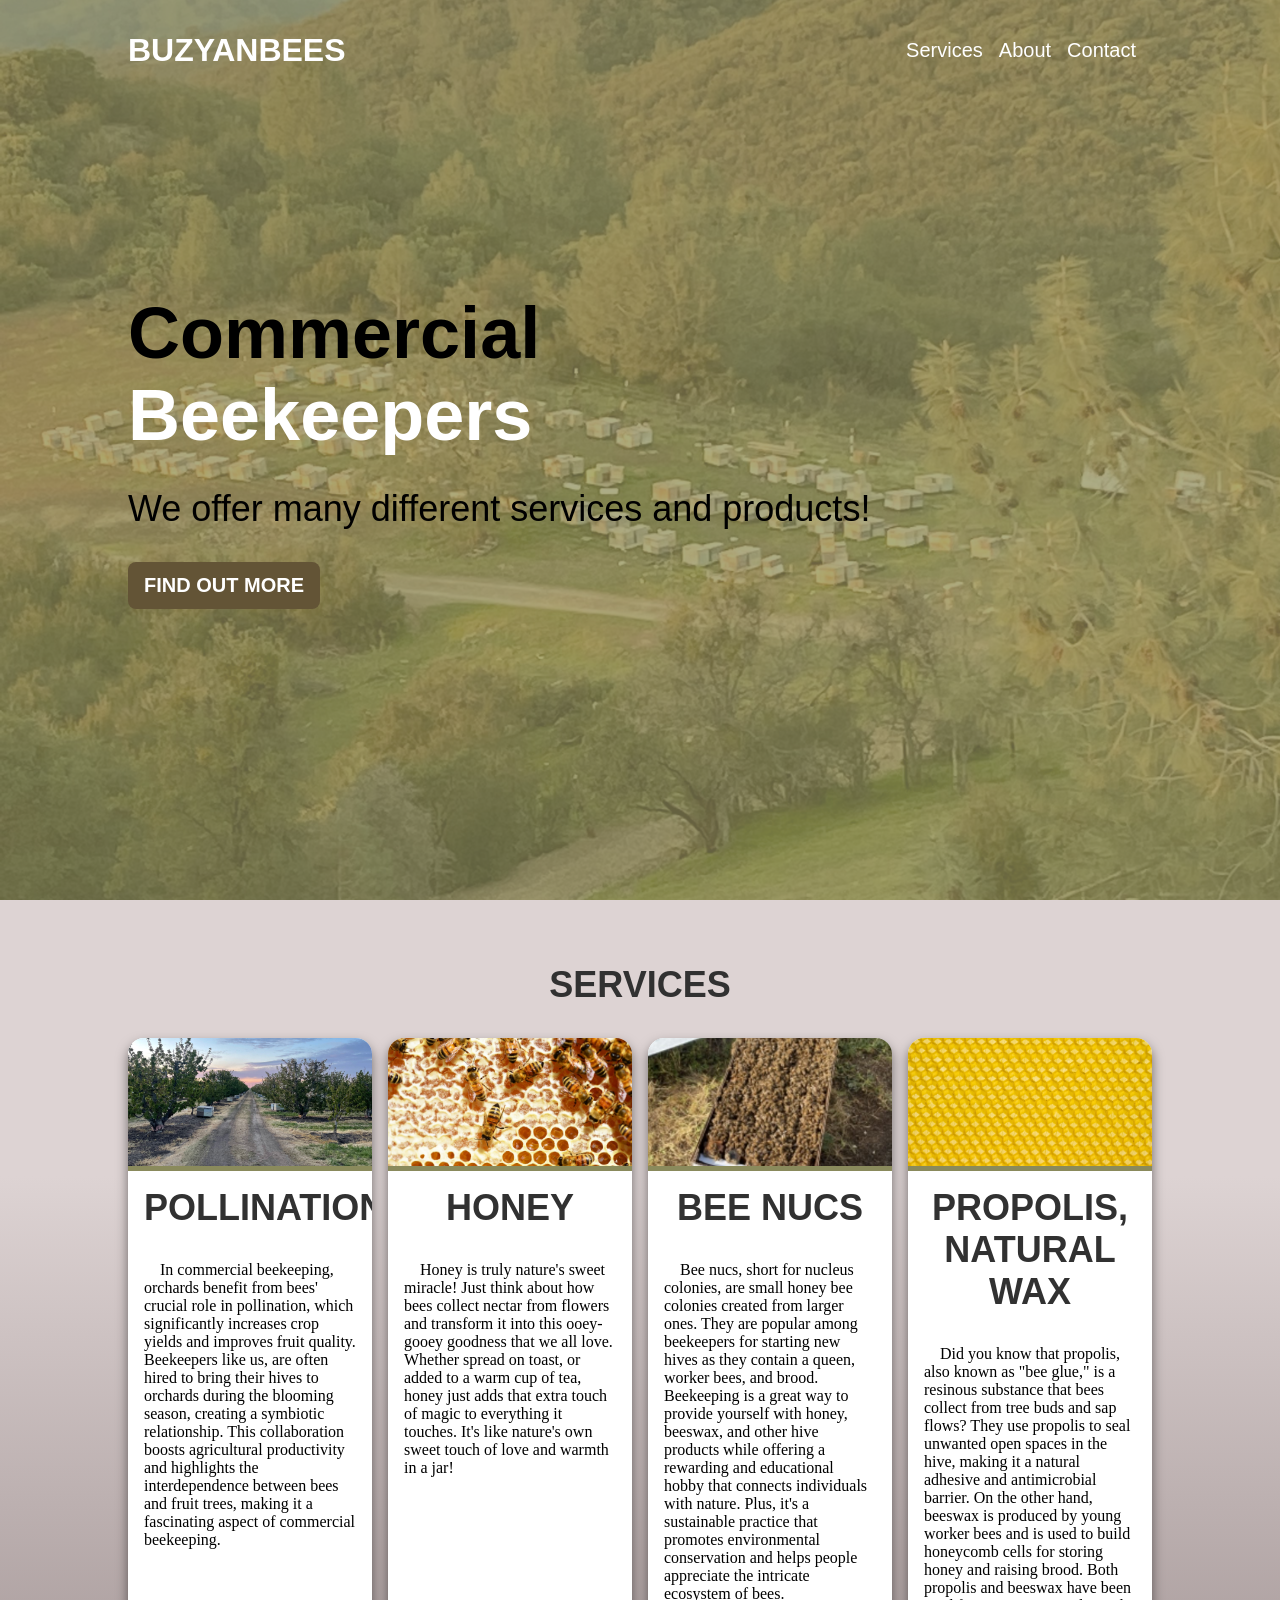
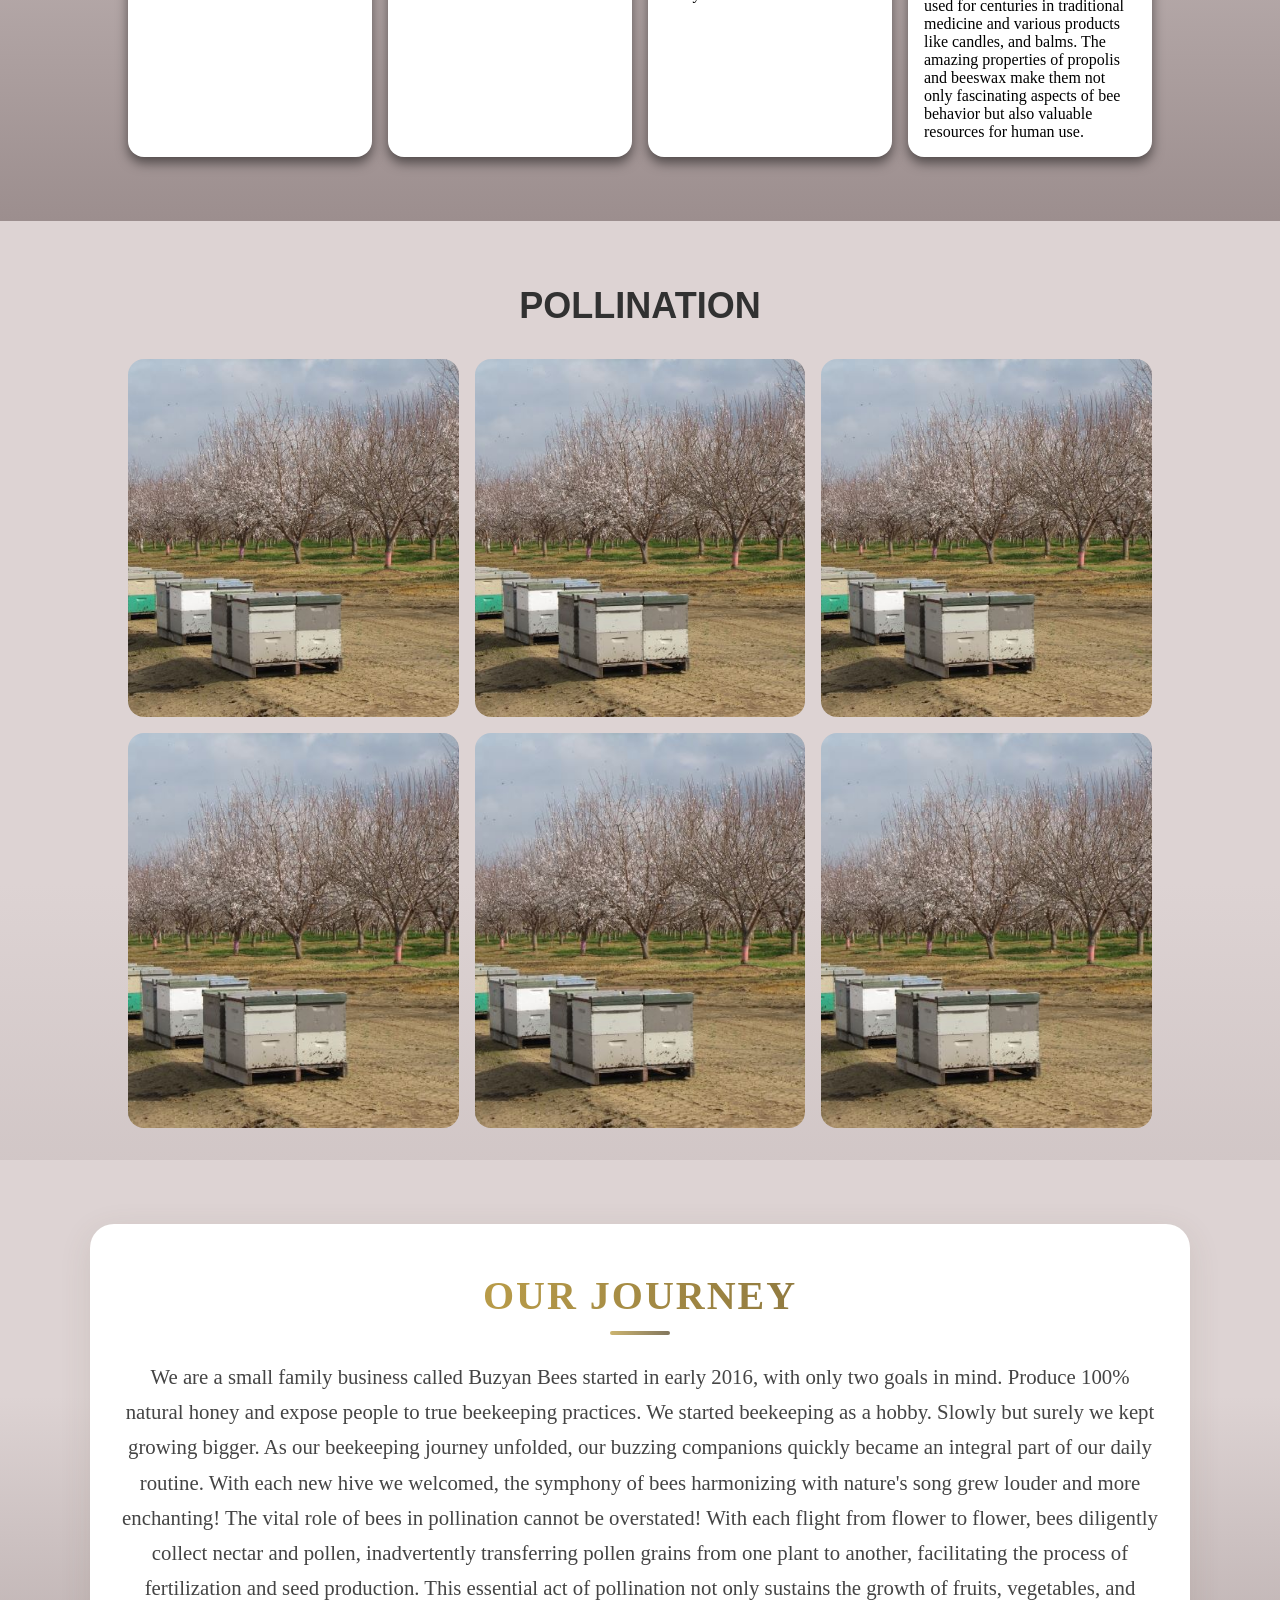
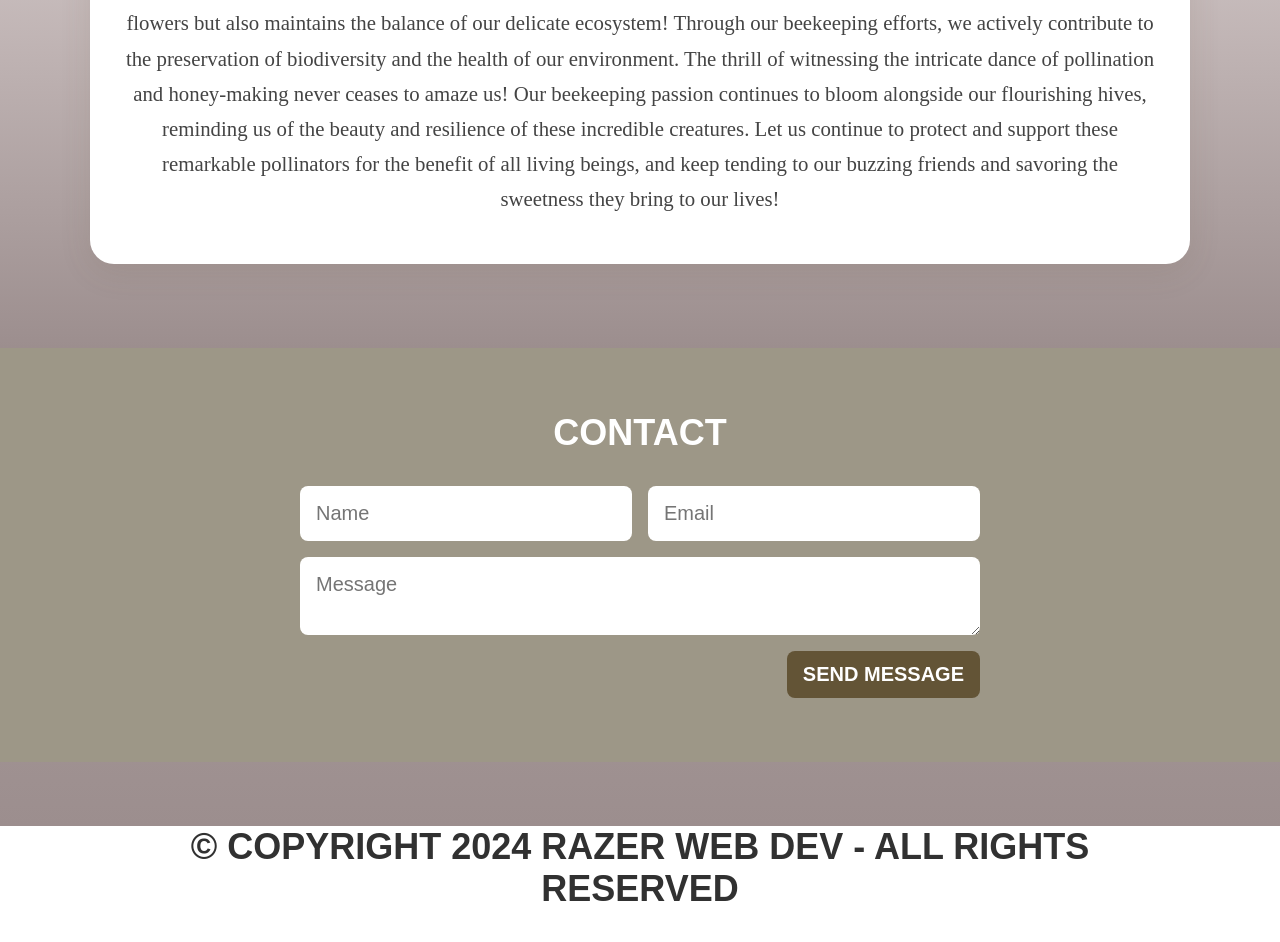
==== index.html @ 28676e99 "via upload" ====
<!DOCTYPE html>
<html lang="en">
<head>
    <meta charset="UTF-8">
    <meta name="viewport" content="width=device-width, initial-scale=1.0">
    <title>Buzyan Bees</title>
    <link rel="preconnect" href="https://fonts.googleapis.com">
    <link rel="preconnect" href="https://fonts.gstatic.com" crossorigin>
    <link href="https://fonts.googleapis.com/css2?family=Protest+Revolution&display=swap" rel="stylesheet">
    <link rel="preconnect" href="https://fonts.googleapis.com">
<link rel="preconnect" href="https://fonts.gstatic.com" crossorigin>
<link href="https://fonts.googleapis.com/css2?family=Lato:ital,wght@0,100;0,300;0,400;0,700;0,900;1,100;1,300;1,400;1,700;1,900&family=Montserrat:ital,wght@0,100..900;1,100..900&display=swap" rel="stylesheet">

    <link rel="stylesheet" href="main.css">
    <meta http-equiv="Content-Security-Policy" content="
  default-src 'self';
  script-src 'self' https://www.google.com/recaptcha/ https://www.gstatic.com/recaptcha/;
  style-src 'self' https://fonts.googleapis.com;
  font-src 'self' https://fonts.gstatic.com;
  img-src 'self' data: https:;
  frame-src https://www.google.com/recaptcha/ https://www.gstatic.com/recaptcha/;
  form-action 'self' https://formsubmit.co;
  upgrade-insecure-requests;
">
    <meta http-equiv="X-UA-Compatible" content="ie=edge">
    <meta http-equiv="X-Content-Type-Options" content="nosniff">
    <meta http-equiv="X-Frame-Options" content="SAMEORIGIN">
    <meta http-equiv="Referrer-Policy" content="strict-origin-when-cross-origin">
</head>
<body>
    <header>
        <div class="container">
            <h2><span>Buzyan</span>Bees</h2>
            <nav>
                    <a href="#services">Services</a>
                    <a href="#journey">About</a>
                    <a href="#contact">Contact</a>
            </nav>
        </div>
    </header>
    <main>
        <section class="banner">
            <div class="container">
                <h1>
                    Commercial <br class="hide-mob"/>
                    <span>Beekeepers</span>
                </h1>
                <h3>We offer many different services and products!</h3>
                <a href="#contact" class="button">Find out more</a>
            </div>
        </section>

<!-- ======== Servcies Section ======== -->

        <section id="services" class="services">
           <div class="container">
            <h2>Services</h2>
            
            <div class="services-grid">

                    <div class="service">
                        <figure class="img-box">
                            <img src="bees-garden.jpg" alt="Pollination Service" class="img"/>
                        </figure>
                        <div class="content">
                            <h2>Pollination</h2>
                        <p>
                            <span class="content">In commercial beekeeping, orchards benefit from bees' crucial role in pollination, which significantly increases crop yields and improves fruit quality. 
                            Beekeepers like us, are often hired to bring their hives to orchards during the blooming season, creating a symbiotic relationship. 
                            This collaboration boosts agricultural productivity and highlights the interdependence between bees and fruit trees, making it a fascinating aspect of commercial beekeeping. </span>
                        </p>
                        </div>
                    </div>

                    <div class="service">
                        <figure class="img-box">
                            <img src="honey_comb.jpg" alt="Honey Service" class="img"/>
                        </figure>
                        <div class="content">
                            <h2>Honey</h2> 
                        <p>
                            <span class="content"> Honey is truly nature's sweet miracle! 
                            Just think about how bees collect nectar from flowers and transform it into this ooey-gooey goodness that we all love. 
                            Whether spread on toast, or added to a warm cup of tea, honey just adds that extra touch of magic to everything it touches. 
                            It's like nature's own sweet touch of love and warmth in a jar! </span>
                        </p>
                        </div>
                    </div>  

                    <div class="service">
                        <figure class="img-box">
                            <img src="Nuc2.jpg" alt="Bee Nucs" class="img"/>
                        </figure>
                        <div class="content">
                            <h2>Bee Nucs</h2>
                        <p>
                            <span class="content">Bee nucs, short for nucleus colonies, are small honey bee colonies created from larger ones. 
                            They are popular among beekeepers for starting new hives as they contain a queen, worker bees, and brood. 
                            Beekeeping is a great way to provide yourself with honey, beeswax, and other hive products while offering a rewarding and educational hobby that connects individuals with nature. 
                            Plus, it's a sustainable practice that promotes environmental conservation and helps people appreciate the intricate ecosystem of bees. </span>
                        </p>
                        </div>
                    </div>   

                    <div class="service">
                        <figure class="img-box">
                            <img src="beeswax-service.jpg" alt="BeesWax Service" class="img"/>
                        </figure>
                        <div class="content">
                            <h2>Propolis, Natural Wax</h2>
                            <p>
                                <span class="content"> Did you know that propolis, also known as "bee glue," is a resinous substance that bees collect from tree buds and sap flows? 
                                They use propolis to seal unwanted open spaces in the hive, making it a natural adhesive and antimicrobial barrier. 
                                On the other hand, beeswax is produced by young worker bees and is used to build honeycomb cells for storing honey and raising brood. 
                                Both propolis and beeswax have been used for centuries in traditional medicine and various products like candles, and balms. 
                                The amazing properties of propolis and beeswax make them not only fascinating aspects of bee behavior but also valuable resources for human use. </span>
                            </p>
                        </div>
                    </div>  

            </div>
           </div> 
        </section>
<!-- ====== End Services Section ====== -->

<!-- ====== Projects ====== -->
        <section class="projects" id="projects">
            <div class="container">
                <h2>Pollination</h2>

                <div class="projects-grid">
                    <div class="project">
                        <div class="content">
                            <h3>Cherry Pollination</h3>
                            <p>
                                We pollinate Cherry orchards all across the great state of California. We pollinate across all the included counties. 
                                Stockton County, Lodi County, Modesto County, Tracy County, and Williams County. 
                                So if you need some reliable bees to pollinate your Cherry Orchard, you can contact us through the contact form below. 
                            </p>
                            <a href="#contact" class="button">Learn More</a>
                        </div>
                    </div>
                    <div class="project">
                        <div class="content">
                            <h3>Almond Pollination</h3>
                            <p>
                                We pollinate Almond orchards all across the great state of California. We pollinate across all the included counties. 
                                Stockton County, Lodi County, Modesto County, Tracy County, and Williams County. 
                                If you need some reliable bees to pollinate your Almond Orchard, you can contact us through the contact form below. 
                            </p>
                            <a href="#contact" class="button">Learn More</a>
                        </div>
                    </div>
                    <div class="project">
                        <div class="content">
                            <h3>Apple Pollination</h3>
                            <p>
                                We pollinate Apple orchards all across the great state of California. We pollinate across all the included counties. 
                                Stockton County, Lodi County, Modesto County, Redding County, Tracy County, and Williams County. 
                                If you need some reliable bees to pollinate your Apple Orchard, you can contact us through the contact form below. 
                            </p>
                            <a href="#contact" class="button">Learn More</a>
                        </div>
                    </div>
                    <div class="project">
                        <div class="content">
                            <h3>Blueberry Pollination</h3>
                            <p>
                                We pollinate Blueberry orchards all across the great state of California. We pollinate across all the included counties. 
                                Stockton County, Lodi County, Modesto County, Tracy County, and Williams County. 
                                If you need some reliable bees to pollinate your Blueberry Orchard, you can contact us through the contact form below. 
                            </p>
                            <a href="#contact" class="button">Learn More</a>
                        </div>
                    </div>
                    <div class="project">
                        <div class="content">
                            <h3>Blackberry Pollination</h3>
                            <p>
                                We pollinate Blackberry orchards all across the great state of California. We pollinate across all the included counties. 
                                Stockton County, Lodi County, Modesto County, Tracy County, and Williams County. 
                                If you need some reliable bees to pollinate your Blackberry Orchard, you can contact us through the contact form below. 
                            </p>
                            <a href="#contact" class="button">Learn More</a>
                        </div>
                    </div>
                    <div class="project">
                        <div class="content">
                            <h3> Watermelon Pollination</h3>
                            <p>
                                We pollinate Watermelon orchards all across the great state of California. We pollinate across all the included counties. 
                                Stockton County, Lodi County, Modesto County, Tracy County, and Williams County. 
                                So if you need some reliable bees to pollinate your Watermelon Orchard, you can contact us through the contact form below. 
                            </p>
                            <a href="#contact" class="button">Learn More</a>
                        </div>
                    </div>
                </div>
            </div>
            
        <!--=========== Journey Section ===========-->
            <section class="journey" id="journey">
                <div class="container">
                    <h2>Our Journey</h2>
                    <p> We are a small family business called Buzyan Bees started in early 2016, with only two goals in mind. Produce 100% natural honey and expose people to true beekeeping practices. 
                        We started beekeeping as a hobby. Slowly but surely we kept growing bigger. 
                        As our beekeeping journey unfolded, our buzzing companions quickly became an integral part of our daily routine.  
                        With each new hive we welcomed, the symphony of bees harmonizing with nature's song grew louder and more enchanting! 
                        The vital role of bees in pollination cannot be overstated!
                        With each flight from flower to flower, bees diligently collect nectar and pollen, inadvertently transferring pollen grains from one plant to another, facilitating the process of fertilization and seed production. 
                        This essential act of pollination not only sustains the growth of fruits, vegetables, and flowers but also maintains the balance of our delicate ecosystem!
                        Through our beekeeping efforts, we actively contribute to the preservation of biodiversity and the health of our environment. 
                        The thrill of witnessing the intricate dance of pollination and honey-making never ceases to amaze us! 
                        Our beekeeping passion continues to bloom alongside our flourishing hives, reminding us of the beauty and resilience of these incredible creatures. 
                        Let us continue to protect and support these remarkable pollinators for the benefit of all living beings,  
                        and keep tending to our buzzing friends and savoring the sweetness they bring to our lives!</p>
                </div>
            </section>
            <!--============ End Journey Section ===========-->


            
            <!------------- Contact Section ------------->

        <section class="contact" id="contact">
            <div class="container">
                <h2>Contact</h2>
                <form action="https://formsubmit.co/5cecc3f81e3d0effd850a2a7fb0fb3e0" method="POST" onsubmit="return validateCaptcha()">
                    <!-- Honeypot -->
                    <input type="text" name="_honey">

                    <!-- Enable Captcha -->
                    <input type="hidden" name="_captcha" value="true">

                    <input type="hidden" name="_next" value="https://guy101-code.github.io/formsubmitdemo/success.html">

                    <div class="form-grid">
                            <input type="text" name="Name" id="name" placeholder="Name" class="form-element">
                            <input type="email" name="Email" id="email" placeholder="Email" class="form-element">
                            <textarea name="message" id="Message" placeholder="Message" class="form-area"></textarea>
                            
                        </div>
                        <div class="g-recaptcha" data-sitekey="6LeIxAcTAAAAAJcZVRqyHh71UMIEGNQ_MXjiZKhI"></div>
                        <div class="right-align">
                            <input type="submit" value="Send Message" class="button">
                        </div>
                </form>
            </div>
        </section>
    </main>

    <!------------ Copyright ------------>
    <section class="copy" id="copy">
        <div class="container">
            <h2><footer>&copy; Copyright 2024 Razer Web Dev - All Rights Reserved</footer></h2>
        </div>
    </section>
    <!------------ End Copyright ------------>

    <script src="main.js"></script>
    <script src="https://www.google.com/recaptcha/api.js" async defer></script>
</body>
</html>
---- main.css ----
* {
    margin: 0;
    padding: 0;
    box-sizing: border-box;

    font-family: 'Protest Revolution',sans-serif;
}

.services,
.projects,
.journey {
    background: linear-gradient(to bottom, #ddd3d3 30%, #9c8e8e 100%);
}

.container {
    width: 100%;
    max-width: 1600px;
    margin: 0 auto;
    padding-left: 128px;
    padding-right: 128px;

    @media(max-width: 1024px) {
        padding-left: 64px;
        padding-right: 64px;
    }

    @media (max-width: 767px) {
        padding-left: 32px;
        padding-right: 32px;
    }
}

section {
    h2 {
        text-align: center;
        margin-bottom: 32px;
        text-transform: uppercase;

        color: #313131;
        font-size: 36px;
    }
}

.button,
.learn-more-btn {
    appearance: none;
    border: none;
    outline: none;
    background: none;

    display: inline-block;
    color: #FFF;
    font-size: 20px;
    background-color: #635436;
    padding: 12px 16px;
    border-radius: 8px;
    text-decoration: none;
    text-transform: uppercase;
    font-weight: 700;
    cursor: pointer;
    transition: background-color 0.3s; /* Added transition */

    @media (max-width: 767px){
        font-size: 18px;
    }
}

.button:hover,
.learn-more-btn:hover {
    background-color: #7a6842; /* Medium brown for hover */
}

img {
    max-width: 100%;
}

header {
    color: #FFF; 
    position: fixed;
    top: 0;
    left: 0;
    width: 100%;
    z-index: 99;
    /*===== background-color: #635436; =====*/


    .container {
        width: 100%;
        padding-top: 32px;
        padding-bottom: 32px;
        display: flex;
        justify-content: space-between;
        align-items: center;


        h2 {
            color: inherit;
            text-transform: uppercase;
            font-size: 32px;
            font-weight: 900;

            span {
                font-weight: 600;
            }
        }

        nav {
            display: grid;
            grid-gap: 16px;
            grid-template-columns: repeat(4, auto);

            @media(max-width: 767px) {
                display: none;
            }

            a {
                color: inherit;
                font-size: 20px;
                text-decoration: none;
            }
        }
    }

    &.is-scrolling {
        background-color: #999966;
        .container {
            padding-top: 16px;
            padding-bottom: 16px;
        }
    }
}

main {
    section.banner {
        color: black;
        position: relative;
        min-height: 100vh;
        display: flex;
        align-items: center;

        background-image: url('IMG_1271.jpg');
        background-position: center;
        background-size: cover;

        &:after {
            content: '';
            display: block;
            position: absolute;
            top: 0;
            left: 0;
            right: 0;
            bottom: 0;
            z-index: 0;
            background-color: #8a8a5c;
            opacity: 0.7;
        }
        .container {
            position: relative;
            z-index: 1;

            h1 {
                font-size: 72px;
                margin-bottom: 32px;

                span {
                    color: #FFF;
                }

                @media (max-width: 767px) {
                    font-size: 32px;
                }
            }

            h3 {
                font-size: 36px;
                font-weight: 400;
                margin-bottom: 32px;

                @media (max-width: 767px) {
                    font-size: 20px;
                }
            }
        }
    }

/* ------ SERVICES ------ */

    .services {

        .container {
            padding-top: 64px;
            padding-bottom: 64px;

            .services-grid {
                display: grid;
                grid-template-columns: repeat(4, 1fr);
                grid-gap: 16px;

                @media(max-width: 1024px){
                    grid-template-columns: repeat(2, 1fr);
                }

                @media (max-width: 767px) {
                    grid-template-columns: 1fr
                }
                
                .service {
                    background-color: #FFF;
                    border-radius: 16px;
                    overflow: hidden;
                    box-shadow: 0px 6px 12px rgba(0, 0, 0, 0.5);

                    transition: transform 0.3s, box-shadow 0.3s;

                    &:hover {
                        transform: translateY(-8px) scale(1.03);
                        box-shadow: 0px 12px 24px rgba(0, 0, 0, 0.25);
                    }

                    .img-box{
                        display: block;
                        width: 100%;
                        border-bottom: 5px solid #8a8a5c;

                        .img {
                            display: block;
                            width: 100%;
                            height: 128px;
                            object-fit: cover;
                        }
                    }
                    .content {
                        padding: 16px;
                        font-family: Montserrat;
                    }
                }
            }
        }
    }

/* ------ Projects ------ */

    .projects {
        padding-top: 64px;
        padding-bottom: 64px;

        .projects-grid {
            display: grid;
            grid-template-columns: repeat(3, 1fr);
            grid-gap: 16px;
            margin-bottom: 32px;

            @media(max-width: 768px){
                grid-template-columns: repeat(2, 1fr);
            }

            @media (max-width: 767px) {
                grid-template-columns: 1fr;
            }

            .project {
                background-image: url('pollination.jpg');
                border-radius: 16px;
                overflow: hidden;
                background-position: center;
                background-size: cover;

                .content {
                    opacity: 0;
                    color: #FFF;
                    padding: 16px;
                    background-color: rgba(64, 39, 68, 0.8);
                    width: 100%;
                    transition: 0.4s;
                    

                    h3 {
                        font-size: 32px;
                        margin-bottom: 16px;

                        @media(max-width: 1024px){
                            font-size: 28px;
                        }
                    }

                    p {
                        font-size: 18px;
                        margin-bottom: 16px;

                        @media(max-width: 1024px){
                            font-size: 16px;
                        }
                    }
                }

                &:hover {
                    .content {
                        opacity: 1;
                    }
                }
            }
        }

        .center {
            text-align: center;
        }
    }

/*------ Journey ------ */

    .journey {
        padding-top: 64px;
        padding-bottom: 64px;

        .container {
            max-width: 1100px;
            margin: 0 auto;
            background: #fff;
            border-radius: 24px;
            box-shadow: 0 8px 32px rgba(99, 84, 54, 0.12);
            padding: 48px 32px;
            margin-bottom: 20px;
            position: relative;
            z-index: 1;

            h2 {
                text-decoration: none;
                font-size: 40px;
                font-family: 'Protest Revolution', 'Montserrat', cursive;
                background: linear-gradient(90deg, #bfa14a 30%, #635436 100%);
                -webkit-background-clip: text;
                -webkit-text-fill-color: transparent;
                margin-bottom: 24px;
                letter-spacing: 2px;
                text-align: center;
                position: relative;
            }

            h2::after {
                content: '';
                display: block;
                margin: 12px auto 0 auto;
                width: 60px;
                height: 4px;
                border-radius: 2px;
                background: linear-gradient(90deg, #bfa14a, #635436);
                opacity: 0.8;
            }

            p {
                font-size: 1.3rem;
                line-height: 2.2rem;
                font-family: 'Indie Flower', cursive;
                color: #444;
                text-align: center;
                margin-top: 24px;
                margin-bottom: 0;
            }
        }
    }

/* ------ Contact ------ */

    .contact {
        background-color: #9d9787;

        .container {
            padding-top: 64px;
            padding-bottom: 64px;
            h2 {
                color: #FFF;
            }

            form {
                max-width: 680px;
                display: block;
                margin: 0 auto;

                .form-grid {
                    display: grid;
                    grid-gap: 16px;
                    grid-template-columns: repeat(2, 1fr);
                    margin-bottom: 16px;

                    @media (max-width: 767px) {
                        grid-template-columns: repeat(1, 1fr);
                    }

                    .form-element, .form-area {
                        appearance: none;
                        border: none;
                        outline: none;
                        background: none;

                        display: block;
                        width: 100%;
                        background-color: #FFF;
                        border-radius: 8px;

                        padding: 16px;
                        font-size: 20px;
                        color: #313131;

                        &:placeholder {
                            color: #AAA;
                        }
                    }

                    .form-area {
                        grid-column: span 2;
                    }
                }
                .right-align {
                     text-align: right;
                }
            }
        }




    }
}

.copy {
    .background-color {#9c8e8e};
    width: 100%;
    margin: auto 0;    
}

@media (max-width: 767px) {
    .hide-mob {
        display: none;
    }
}

input[name="_honey"] {
    display: none;
}
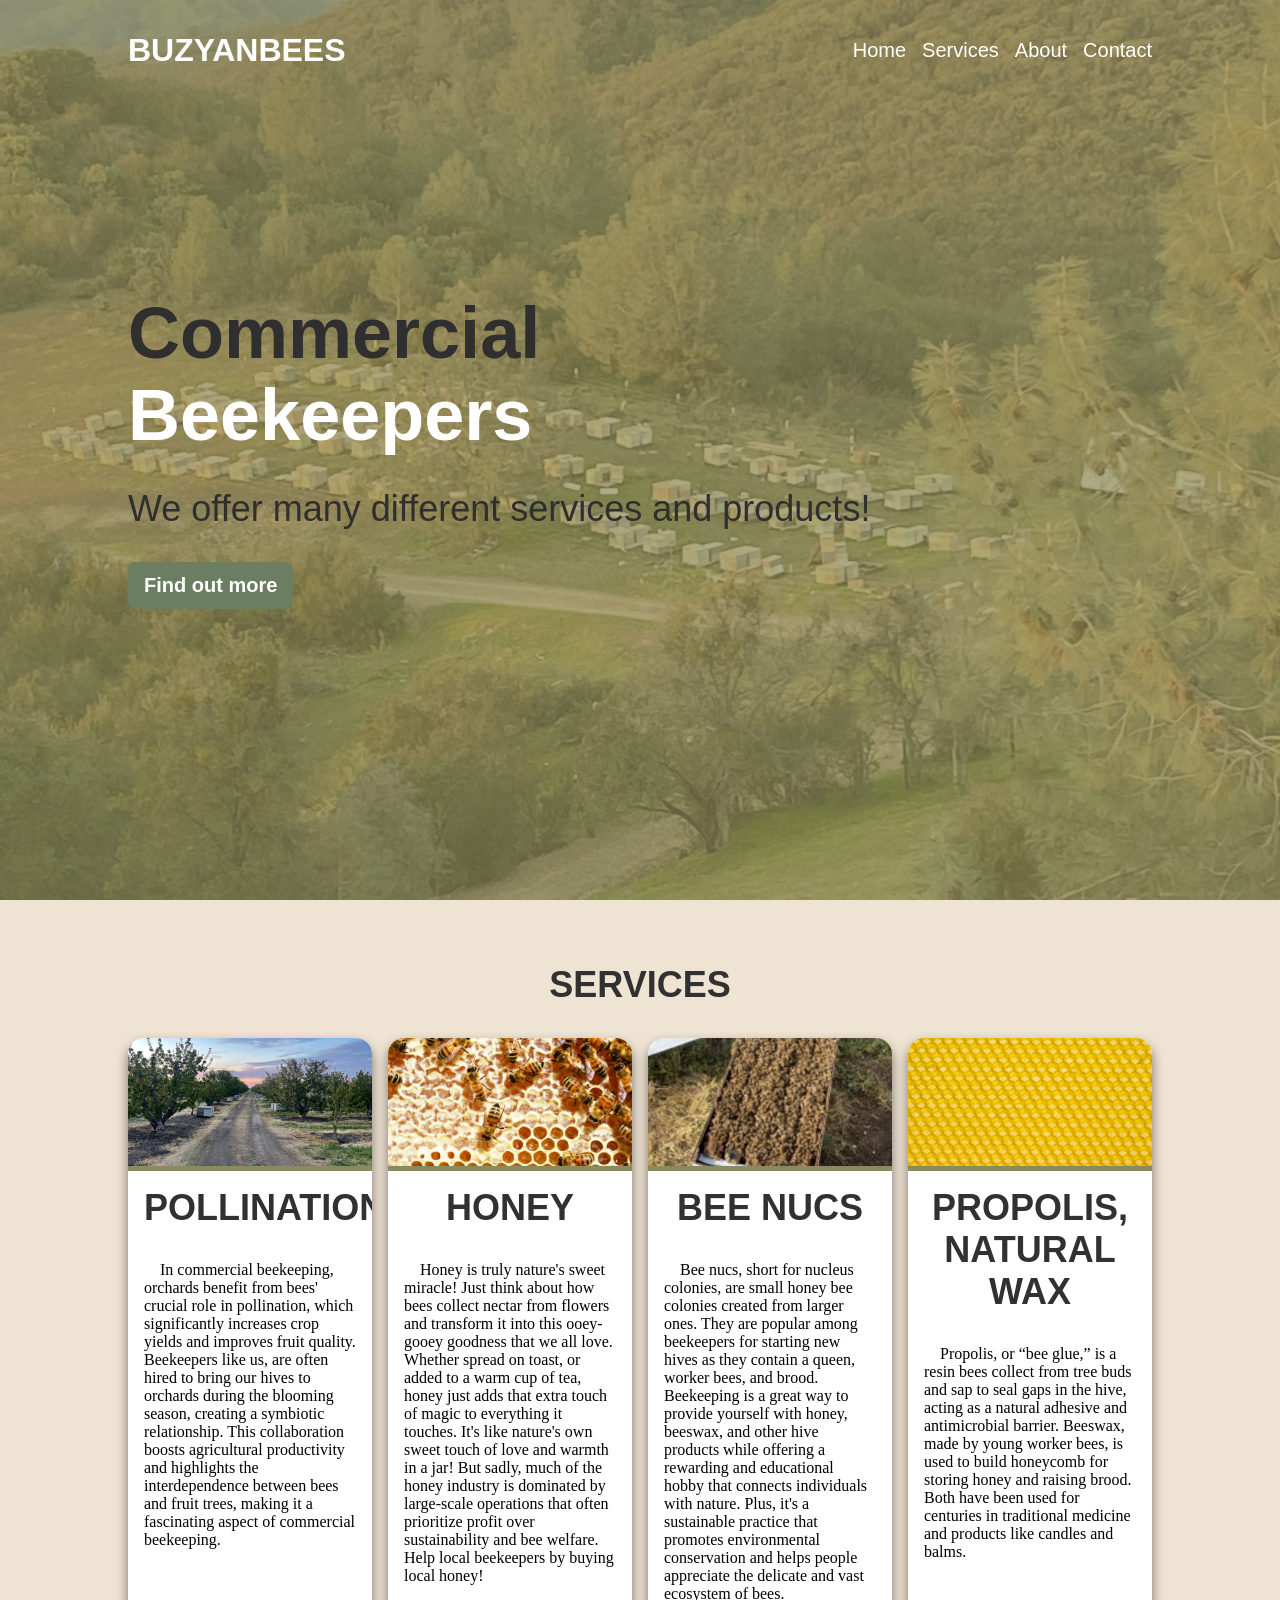
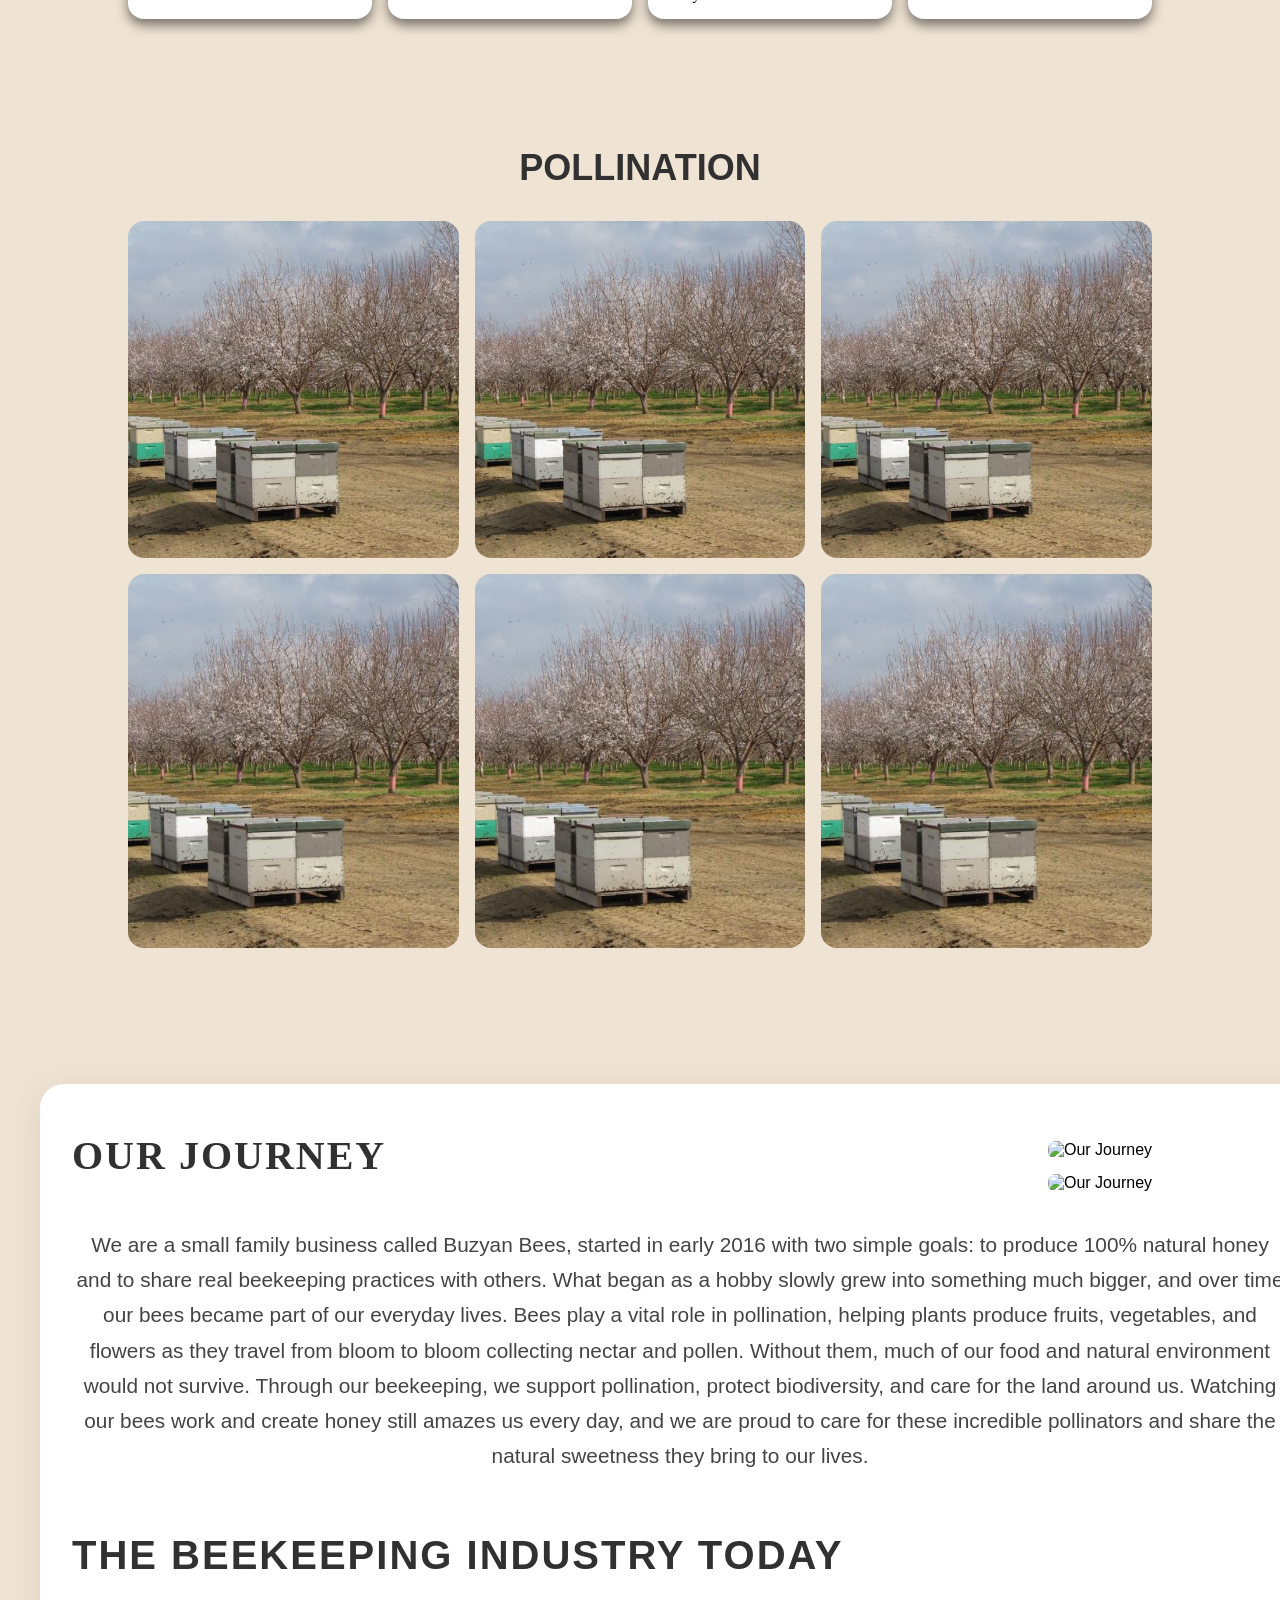
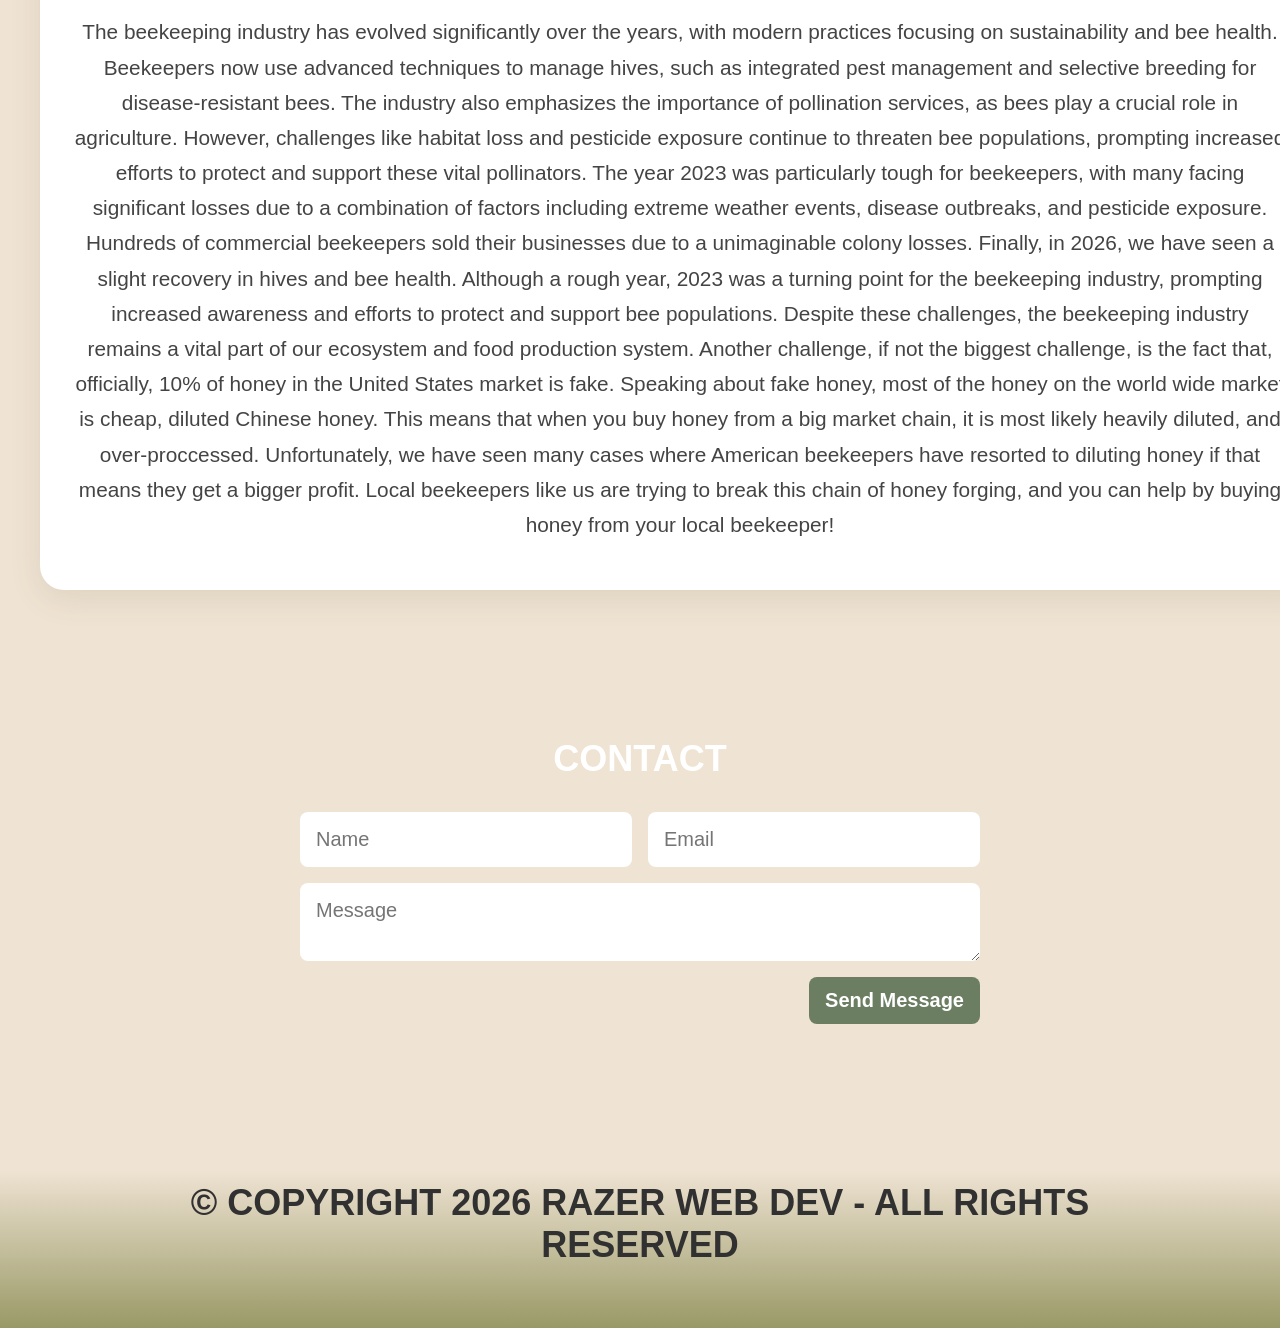
==== commit d62a140f: "Add files via upload" ====
--- a/index.html
+++ b/index.html
@@ -4,40 +4,57 @@
     <meta charset="UTF-8">
     <meta name="viewport" content="width=device-width, initial-scale=1.0">
     <title>Buzyan Bees</title>
+
+    <!-- Fredericka the Great font -->
+    <link rel="preconnect" href="https://fonts.googleapis.com">
+    <link rel="preconnect" href="https://fonts.gstatic.com" crossorigin>
+    <link href="https://fonts.googleapis.com/css2?family=Fredericka+the+Great&family=Nunito:ital,wght@0,200..1000;1,200..1000&display=swap" rel="stylesheet">
+
+    <!-- Nunito font -->
+    <link rel="preconnect" href="https://fonts.googleapis.com">
+    <link rel="preconnect" href="https://fonts.gstatic.com" crossorigin>
+    <link href="https://fonts.googleapis.com/css2?family=Nunito:ital,wght@0,200..1000;1,200..1000&display=swap" rel="stylesheet">
+
+    <!-- Protest Revolution font -->
     <link rel="preconnect" href="https://fonts.googleapis.com">
     <link rel="preconnect" href="https://fonts.gstatic.com" crossorigin>
     <link href="https://fonts.googleapis.com/css2?family=Protest+Revolution&display=swap" rel="stylesheet">
+
+    <!-- Montserrat font -->
     <link rel="preconnect" href="https://fonts.googleapis.com">
-<link rel="preconnect" href="https://fonts.gstatic.com" crossorigin>
-<link href="https://fonts.googleapis.com/css2?family=Lato:ital,wght@0,100;0,300;0,400;0,700;0,900;1,100;1,300;1,400;1,700;1,900&family=Montserrat:ital,wght@0,100..900;1,100..900&display=swap" rel="stylesheet">
+    <link rel="preconnect" href="https://fonts.gstatic.com" crossorigin>
+    <link href="https://fonts.googleapis.com/css2?family=Lato:ital,wght@0,100;0,300;0,400;0,700;0,900;1,100;1,300;1,400;1,700;1,900&family=Montserrat:ital,wght@0,100..900;1,100..900&display=swap" rel="stylesheet">
 
     <link rel="stylesheet" href="main.css">
     <meta http-equiv="Content-Security-Policy" content="
-  default-src 'self';
-  script-src 'self' https://www.google.com/recaptcha/ https://www.gstatic.com/recaptcha/;
-  style-src 'self' https://fonts.googleapis.com;
-  font-src 'self' https://fonts.gstatic.com;
-  img-src 'self' data: https:;
-  frame-src https://www.google.com/recaptcha/ https://www.gstatic.com/recaptcha/;
-  form-action 'self' https://formsubmit.co;
-  upgrade-insecure-requests;
-">
+    default-src 'self';
+    script-src 'self' https://www.google.com/recaptcha/ https://www.gstatic.com/recaptcha/;
+    style-src 'self' https://fonts.googleapis.com;
+    font-src 'self' https://fonts.gstatic.com;
+    img-src 'self' data: https:;
+    frame-src https://www.google.com/recaptcha/ https://www.gstatic.com/recaptcha/;
+    form-action 'self' https://formsubmit.co;
+    upgrade-insecure-requests;
+    ">
     <meta http-equiv="X-UA-Compatible" content="ie=edge">
     <meta http-equiv="X-Content-Type-Options" content="nosniff">
     <meta http-equiv="X-Frame-Options" content="SAMEORIGIN">
     <meta http-equiv="Referrer-Policy" content="strict-origin-when-cross-origin">
 </head>
 <body>
+    <section id="top-bar"></section>
     <header>
         <div class="container">
             <h2><span>Buzyan</span>Bees</h2>
-            <nav>
+            <nav id="quick-visit">
+                    <a href="#top-bar">Home</a>
                     <a href="#services">Services</a>
                     <a href="#journey">About</a>
                     <a href="#contact">Contact</a>
             </nav>
         </div>
     </header>
+
     <main>
         <section class="banner">
             <div class="container">
@@ -65,8 +82,9 @@
                         <div class="content">
                             <h2>Pollination</h2>
                         <p>
-                            <span class="content">In commercial beekeeping, orchards benefit from bees' crucial role in pollination, which significantly increases crop yields and improves fruit quality. 
-                            Beekeepers like us, are often hired to bring their hives to orchards during the blooming season, creating a symbiotic relationship. 
+                            <span class="content">
+                            In commercial beekeeping, orchards benefit from bees' crucial role in pollination, which significantly increases crop yields and improves fruit quality. 
+                            Beekeepers like us, are often hired to bring our hives to orchards during the blooming season, creating a symbiotic relationship. 
                             This collaboration boosts agricultural productivity and highlights the interdependence between bees and fruit trees, making it a fascinating aspect of commercial beekeeping. </span>
                         </p>
                         </div>
@@ -79,10 +97,12 @@
                         <div class="content">
                             <h2>Honey</h2> 
                         <p>
-                            <span class="content"> Honey is truly nature's sweet miracle! 
+                            <span class="content"> 
+                            Honey is truly nature's sweet miracle! 
                             Just think about how bees collect nectar from flowers and transform it into this ooey-gooey goodness that we all love. 
                             Whether spread on toast, or added to a warm cup of tea, honey just adds that extra touch of magic to everything it touches. 
-                            It's like nature's own sweet touch of love and warmth in a jar! </span>
+                            It's like nature's own sweet touch of love and warmth in a jar! But sadly, much of the honey industry is dominated by large-scale 
+                            operations that often prioritize profit over sustainability and bee welfare. Help local beekeepers by buying local honey!</span>
                         </p>
                         </div>
                     </div>  
@@ -94,10 +114,11 @@
                         <div class="content">
                             <h2>Bee Nucs</h2>
                         <p>
-                            <span class="content">Bee nucs, short for nucleus colonies, are small honey bee colonies created from larger ones. 
+                            <span class="content">
+                            Bee nucs, short for nucleus colonies, are small honey bee colonies created from larger ones. 
                             They are popular among beekeepers for starting new hives as they contain a queen, worker bees, and brood. 
                             Beekeeping is a great way to provide yourself with honey, beeswax, and other hive products while offering a rewarding and educational hobby that connects individuals with nature. 
-                            Plus, it's a sustainable practice that promotes environmental conservation and helps people appreciate the intricate ecosystem of bees. </span>
+                            Plus, it's a sustainable practice that promotes environmental conservation and helps people appreciate the delicate and vast ecosystem of bees. </span>
                         </p>
                         </div>
                     </div>   
@@ -109,11 +130,10 @@
                         <div class="content">
                             <h2>Propolis, Natural Wax</h2>
                             <p>
-                                <span class="content"> Did you know that propolis, also known as "bee glue," is a resinous substance that bees collect from tree buds and sap flows? 
-                                They use propolis to seal unwanted open spaces in the hive, making it a natural adhesive and antimicrobial barrier. 
-                                On the other hand, beeswax is produced by young worker bees and is used to build honeycomb cells for storing honey and raising brood. 
-                                Both propolis and beeswax have been used for centuries in traditional medicine and various products like candles, and balms. 
-                                The amazing properties of propolis and beeswax make them not only fascinating aspects of bee behavior but also valuable resources for human use. </span>
+                                <span class="content"> 
+                                    Propolis, or “bee glue,” is a resin bees collect from tree buds and sap to seal gaps in the hive, acting as a natural adhesive and antimicrobial barrier. 
+                                    Beeswax, made by young worker bees, is used to build honeycomb for storing honey and raising brood.
+                                    Both have been used for centuries in traditional medicine and products like candles and balms. </span>
                             </p>
                         </div>
                     </div>  
@@ -201,19 +221,32 @@
         <!--=========== Journey Section ===========-->
             <section class="journey" id="journey">
                 <div class="container">
+                <div class="journey-picture">
+                <img src="Honey-frame.jpg" alt="Our Journey"/>
+                <img src="Bees-Entrance2.jpeg" alt="Our Journey"/>
+                </div>
                     <h2>Our Journey</h2>
-                    <p> We are a small family business called Buzyan Bees started in early 2016, with only two goals in mind. Produce 100% natural honey and expose people to true beekeeping practices. 
-                        We started beekeeping as a hobby. Slowly but surely we kept growing bigger. 
-                        As our beekeeping journey unfolded, our buzzing companions quickly became an integral part of our daily routine.  
-                        With each new hive we welcomed, the symphony of bees harmonizing with nature's song grew louder and more enchanting! 
-                        The vital role of bees in pollination cannot be overstated!
-                        With each flight from flower to flower, bees diligently collect nectar and pollen, inadvertently transferring pollen grains from one plant to another, facilitating the process of fertilization and seed production. 
-                        This essential act of pollination not only sustains the growth of fruits, vegetables, and flowers but also maintains the balance of our delicate ecosystem!
-                        Through our beekeeping efforts, we actively contribute to the preservation of biodiversity and the health of our environment. 
-                        The thrill of witnessing the intricate dance of pollination and honey-making never ceases to amaze us! 
-                        Our beekeeping passion continues to bloom alongside our flourishing hives, reminding us of the beauty and resilience of these incredible creatures. 
-                        Let us continue to protect and support these remarkable pollinators for the benefit of all living beings,  
-                        and keep tending to our buzzing friends and savoring the sweetness they bring to our lives!</p>
+                    <p> We are a small family business called Buzyan Bees, started in early 2016 with two simple goals: to produce 100% natural honey and to share real beekeeping practices with others. 
+                        What began as a hobby slowly grew into something much bigger, and over time our bees became part of our everyday lives. 
+                        Bees play a vital role in pollination, helping plants produce fruits, vegetables, 
+                        and flowers as they travel from bloom to bloom collecting nectar and pollen. 
+                        Without them, much of our food and natural environment would not survive. 
+                        Through our beekeeping, we support pollination, protect biodiversity, and care for the land around us. 
+                        Watching our bees work and create honey still amazes us every day, 
+                        and we are proud to care for these incredible pollinators and share the natural sweetness they bring to our lives.</p>
+
+                    <h2 class="second">The Beekeeping Industry Today</h2>
+                    <p> The beekeeping industry has evolved significantly over the years, with modern practices focusing on sustainability and bee health. 
+                        Beekeepers now use advanced techniques to manage hives, such as integrated pest management and selective breeding for disease-resistant bees. 
+                        The industry also emphasizes the importance of pollination services, as bees play a crucial role in agriculture. 
+                        However, challenges like habitat loss and pesticide exposure continue to threaten bee populations, prompting increased efforts to protect and support these vital pollinators. 
+                        The year 2023 was particularly tough for beekeepers, with many facing significant losses due to a combination of factors including extreme weather events, disease outbreaks, and pesticide exposure.
+                        Hundreds of commercial beekeepers sold their businesses due to a unimaginable colony losses. Finally, in 2026, we have seen a slight recovery in hives and bee health. Although a rough year, 2023 was a turning point for the beekeeping industry, 
+                        prompting increased awareness and efforts to protect and support bee populations.
+                        Despite these challenges, the beekeeping industry remains a vital part of our ecosystem and food production system. Another challenge, if not the biggest challenge, 
+                    is the fact that, officially, 10% of honey in the United States market is fake. Speaking about fake honey, most of the honey on the world wide market is cheap, diluted Chinese honey. 
+                    This means that when you buy honey from a big market chain, it is most likely heavily diluted, and over-proccessed. Unfortunately, we have seen many cases where American beekeepers have resorted 
+                    to diluting honey if that means they get a bigger profit. Local beekeepers like us are trying to break this chain of honey forging, and you can help by buying honey from your local beekeeper! </p>
                 </div>
             </section>
             <!--============ End Journey Section ===========-->
@@ -249,15 +282,26 @@
         </section>
     </main>
 
+
+
     <!------------ Copyright ------------>
     <section class="copy" id="copy">
         <div class="container">
-            <h2><footer>&copy; Copyright 2024 Razer Web Dev - All Rights Reserved</footer></h2>
+            <h2><footer>&copy; Copyright 2026 Razer Web Dev - All Rights Reserved</footer></h2>
         </div>
     </section>
     <!------------ End Copyright ------------>
 
     <script src="main.js"></script>
     <script src="https://www.google.com/recaptcha/api.js" async defer></script>
+    <script>
+    const toggle = document.getElementById("menu-toggle");
+    const nav = document.getElementById("quick-visit");
+
+    toggle.addEventListener("click", () => {
+        nav.classList.toggle("active");
+    });
+    </script>
+
 </body>
 </html>
--- a/main.css
+++ b/main.css
@@ -3,13 +3,13 @@
     padding: 0;
     box-sizing: border-box;
 
-    font-family: 'Protest Revolution',sans-serif;
-}
-
-.services,
-.projects,
-.journey {
-    background: linear-gradient(to bottom, #ddd3d3 30%, #9c8e8e 100%);
+    font-family: 'Fredericka the Great', sans-serif;
+}
+
+body {
+    /*background: linear-gradient(to bottom, #bfc4aa 30%, #999966 100%);*/
+    background-color: #EFE3D3;
+    min-height: 100vh;
 }
 
 .container {
@@ -41,24 +41,69 @@
     }
 }
 
+#quick-visit a {
+    position: relative;
+    text-decoration: none;
+}
+
+#quick-visit a::after {
+    content: "";
+    position: absolute;
+    left: 50%;
+    bottom: -4px; /* adjust distance from text */
+    width: 0;
+    height: 2px;
+    background: currentColor;
+    transition: all 0.3s ease;
+    transform: translateX(-50%);
+}
+
+#quick-visit a:hover::after {
+    width: 100%;
+}
+
+@media (max-width: 768px) {
+
+    #quick-visit {
+        position: absolute;
+        top: 80px; /* adjust if needed */
+        right: 0;
+        background: #efe3d3;
+        width: 100%;
+        flex-direction: column;
+        align-items: center;
+        gap: 20px;
+        padding: 20px 0;
+        display: none;
+    }
+
+    #quick-visit.active {
+        display: flex;
+    }
+
+    .menu-toggle {
+        display: block;
+    }
+}
+
 .button,
 .learn-more-btn {
     appearance: none;
     border: none;
     outline: none;
     background: none;
+    font-family: 'Nunito',sans-serif;
 
     display: inline-block;
     color: #FFF;
     font-size: 20px;
-    background-color: #635436;
+    background-color: #6b7e62;
     padding: 12px 16px;
     border-radius: 8px;
     text-decoration: none;
-    text-transform: uppercase;
     font-weight: 700;
     cursor: pointer;
-    transition: background-color 0.3s; /* Added transition */
+    transition: background-color 0.3s; /* Added transition for a more modern feel. */
 
     @media (max-width: 767px){
         font-size: 18px;
@@ -67,7 +112,7 @@
 
 .button:hover,
 .learn-more-btn:hover {
-    background-color: #7a6842; /* Medium brown for hover */
+    background-color: #3a492a; /* Medium brown for hover */
 }
 
 img {
@@ -112,7 +157,6 @@
             @media(max-width: 767px) {
                 display: none;
             }
-
             a {
                 color: inherit;
                 font-size: 20px;
@@ -122,7 +166,8 @@
     }
 
     &.is-scrolling {
-        background-color: #999966;
+        transition: 0.3s;
+        background-color: #567D46;
         .container {
             padding-top: 16px;
             padding-bottom: 16px;
@@ -132,7 +177,7 @@
 
 main {
     section.banner {
-        color: black;
+        color: #2F2F2F;
         position: relative;
         min-height: 100vh;
         display: flex;
@@ -286,6 +331,7 @@
                     p {
                         font-size: 18px;
                         margin-bottom: 16px;
+                        font-family: Montserrat;
 
                         @media(max-width: 1024px){
                             font-size: 16px;
@@ -313,8 +359,8 @@
         padding-bottom: 64px;
 
         .container {
-            max-width: 1100px;
-            margin: 0 auto;
+            max-width: 1600px;
+            margin: 40px;
             background: #fff;
             border-radius: 24px;
             box-shadow: 0 8px 32px rgba(99, 84, 54, 0.12);
@@ -323,34 +369,67 @@
             position: relative;
             z-index: 1;
 
+            .journey-picture {
+            float: right;
+            width: 250px;     
+            margin-left: 20px;
+            padding-left: 10px;
+            margin-top: 9px;
+            padding-right: 10px;
+            }
+
+            .journey-picture img {
+            display: block;
+            width: 100%;
+            margin-bottom: 15px;
+            border-radius: 8px;
+            }
+
             h2 {
+                /*border-bottom: 4px solid #bfa14a;*/
+                display: inline-block;
                 text-decoration: none;
                 font-size: 40px;
-                font-family: 'Protest Revolution', 'Montserrat', cursive;
-                background: linear-gradient(90deg, #bfa14a 30%, #635436 100%);
-                -webkit-background-clip: text;
-                -webkit-text-fill-color: transparent;
+                font-family: 'Fredericka the Great', 'sans-serif';
                 margin-bottom: 24px;
                 letter-spacing: 2px;
-                text-align: center;
+                text-align: left;
                 position: relative;
             }
 
             h2::after {
                 content: '';
-                display: block;
-                margin: 12px auto 0 auto;
+                position: absolute;
+                bottom: -5px;
                 width: 60px;
                 height: 4px;
-                border-radius: 2px;
-                background: linear-gradient(90deg, #bfa14a, #635436);
-                opacity: 0.8;
+            }
+            
+            h2.second {
+                /*border-bottom: 4px solid #bfa14a;*/
+                display: inline-block;
+                text-decoration: none;
+                font-size: 40px;
+                font-family: 'Fredericka the Great', sans-serif;
+                margin-bottom: 12px;
+                letter-spacing: 2px;
+                text-align: left;
+                position: relative;
+                padding-top: 60px;
+            }
+
+            h2::after {
+                content: '';
+                position: absolute;
+                bottom: -5px;
+                width: 60px;
+                height: 4px;
             }
 
             p {
                 font-size: 1.3rem;
                 line-height: 2.2rem;
-                font-family: 'Indie Flower', cursive;
+                font-family: 'Montserrat', sans-serif;
                 color: #444;
                 text-align: center;
                 margin-top: 24px;
@@ -362,7 +441,7 @@
 /* ------ Contact ------ */
 
     .contact {
-        background-color: #9d9787;
+        /*background-color: #9d9787; (EXPERIMENTAL BACKGROUND COLOR)*/
 
         .container {
             padding-top: 64px;
@@ -400,6 +479,7 @@
                         padding: 16px;
                         font-size: 20px;
                         color: #313131;
+                        font-family: 'Montserrat', sans-serif;
 
                         &:placeholder {
                             color: #AAA;
@@ -423,9 +503,11 @@
 }
 
 .copy {
-    .background-color {#9c8e8e};
+    background:linear-gradient(to bottom, #EFE3D3 10%, #999966 100%);
     width: 100%;
-    margin: auto 0;    
+    margin: auto 0; 
+    font-family: 'Montserrat', sans-serif;
+    padding: 30px 22px;
 }
 
 @media (max-width: 767px) {
@@ -436,4 +518,4 @@
 
 input[name="_honey"] {
     display: none;
-}
+}
